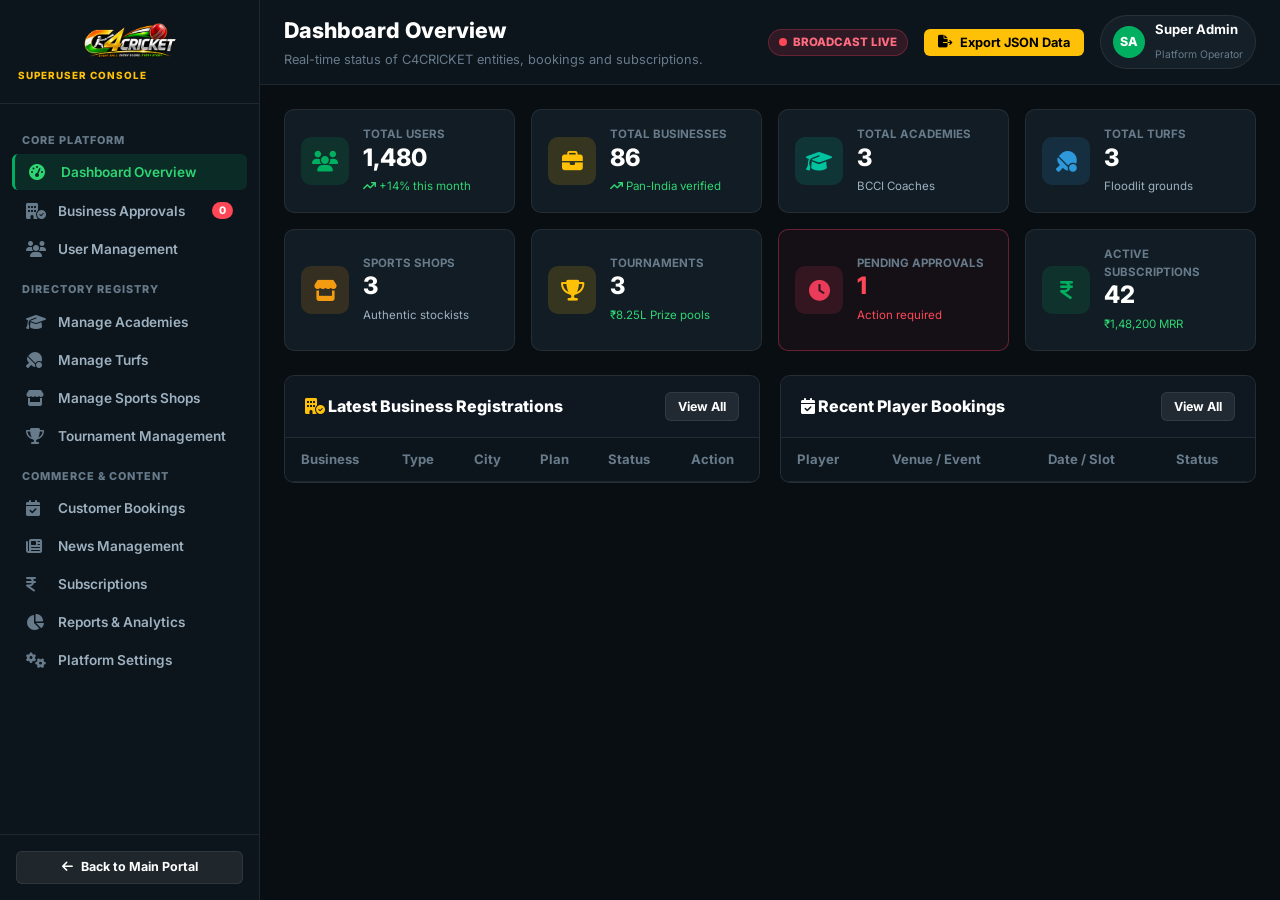
==== admin.html @ 283dcd79 "feat: complete C4CRICKET platform upgrade with HD cricket imagery and live score engine" ====
<!DOCTYPE html>
<html lang="en">
<head>
  <meta charset="UTF-8">
  <meta name="viewport" content="width=device-width, initial-scale=1.0">
  <title>C4Admin – Pan-India Cricket Management Portal</title>
  <link rel="preconnect" href="https://fonts.googleapis.com">
  <link rel="preconnect" href="https://fonts.gstatic.com" crossorigin>
  <link href="https://fonts.googleapis.com/css2?family=Teko:wght@500;600;700&family=Inter:wght@300;400;500;600;700;800&family=Rajdhani:wght@600;700;800&display=swap" rel="stylesheet">
  <link rel="stylesheet" href="https://cdnjs.cloudflare.com/ajax/libs/font-awesome/6.5.1/css/all.min.css">
  <link rel="stylesheet" href="admin.css">
</head>
<body class="c4-admin-body">

  <div class="admin-layout">
    <!-- SIDEBAR -->
    <aside class="admin-sidebar" id="adminSidebar">
      <div class="sidebar-header">
        <a href="index.html" class="brand-link">
          <img src="/images/c4cricket-logo.png" alt="C4CRICKET Admin" style="height: 40px; width: auto; object-fit: contain; margin-bottom: 6px;">
          <span class="admin-role-badge">SUPERUSER CONSOLE</span>
        </a>
      </div>

      <nav class="sidebar-nav">
        <div class="nav-section-title">CORE PLATFORM</div>
        <button class="nav-item active" onclick="adminApp.switchTab('overview')">
          <i class="fa-solid fa-gauge-high"></i> Dashboard Overview
        </button>
        <button class="nav-item" onclick="adminApp.switchTab('approvals')">
          <i class="fa-solid fa-building-circle-check"></i> Business Approvals
          <span class="pending-count" id="pendingApprovalsBadge">0</span>
        </button>
        <button class="nav-item" onclick="adminApp.switchTab('users')">
          <i class="fa-solid fa-users"></i> User Management
        </button>

        <div class="nav-section-title">DIRECTORY REGISTRY</div>
        <button class="nav-item" onclick="adminApp.switchTab('academies')">
          <i class="fa-solid fa-graduation-cap"></i> Manage Academies
        </button>
        <button class="nav-item" onclick="adminApp.switchTab('turfs')">
          <i class="fa-solid fa-table-tennis-paddle-ball"></i> Manage Turfs
        </button>
        <button class="nav-item" onclick="adminApp.switchTab('shops')">
          <i class="fa-solid fa-store"></i> Manage Sports Shops
        </button>
        <button class="nav-item" onclick="adminApp.switchTab('tournaments')">
          <i class="fa-solid fa-trophy"></i> Tournament Management
        </button>

        <div class="nav-section-title">COMMERCE & CONTENT</div>
        <button class="nav-item" onclick="adminApp.switchTab('bookings')">
          <i class="fa-solid fa-calendar-check"></i> Customer Bookings
        </button>
        <button class="nav-item" onclick="adminApp.switchTab('news')">
          <i class="fa-solid fa-newspaper"></i> News Management
        </button>
        <button class="nav-item" onclick="adminApp.switchTab('subscriptions')">
          <i class="fa-solid fa-indian-rupee-sign"></i> Subscriptions
        </button>
        <button class="nav-item" onclick="adminApp.switchTab('reports')">
          <i class="fa-solid fa-chart-pie"></i> Reports & Analytics
        </button>
        <button class="nav-item" onclick="adminApp.switchTab('settings')">
          <i class="fa-solid fa-gears"></i> Platform Settings
        </button>
      </nav>

      <div class="sidebar-footer">
        <a href="index.html" class="c4-btn c4-btn-outline-sm full-width">
          <i class="fa-solid fa-arrow-left"></i> Back to Main Portal
        </a>
      </div>
    </aside>

    <!-- MAIN ADMIN CONTENT -->
    <main class="admin-main">
      <!-- TOP NAV -->
      <header class="admin-topbar">
        <div class="topbar-left">
          <button class="sidebar-toggle-btn" onclick="adminApp.toggleSidebar()">
            <i class="fa-solid fa-bars"></i>
          </button>
          <div class="page-title-wrap">
            <h2 id="adminPageTitle">Dashboard Overview</h2>
            <span class="sub" id="adminPageSub">Real-time status of C4CRICKET entities, bookings and subscriptions.</span>
          </div>
        </div>

        <div class="topbar-right">
          <div class="admin-telemetry-badge">
            <span class="pulse-indicator"></span> BROADCAST LIVE
          </div>
          <button class="c4-btn c4-btn-yellow-sm" onclick="adminApp.exportData()">
            <i class="fa-solid fa-file-export"></i> Export JSON Data
          </button>
          <div class="admin-profile-pill">
            <div class="adm-avatar">SA</div>
            <div>
              <span class="adm-name">Super Admin</span>
              <span class="adm-role">Platform Operator</span>
            </div>
          </div>
        </div>
      </header>

      <!-- VIEW CONTAINER -->
      <div class="admin-view-content" id="adminViewContainer">

        <!-- ================= TAB 1: OVERVIEW ================= -->
        <div class="admin-tab-pane active" id="pane-overview">
          <!-- 8 Statistics Cards -->
          <div class="admin-stats-grid">
            <div class="stat-card">
              <div class="stat-icon-wrap bg-green-tint"><i class="fa-solid fa-users"></i></div>
              <div class="stat-info">
                <span class="stat-lbl">Total Users</span>
                <h3 class="stat-num" id="statTotalUsers">1,480</h3>
                <span class="stat-change text-green"><i class="fa-solid fa-arrow-trend-up"></i> +14% this month</span>
              </div>
            </div>

            <div class="stat-card">
              <div class="stat-icon-wrap bg-gold-tint"><i class="fa-solid fa-briefcase"></i></div>
              <div class="stat-info">
                <span class="stat-lbl">Total Businesses</span>
                <h3 class="stat-num" id="statTotalBusinesses">86</h3>
                <span class="stat-change text-green"><i class="fa-solid fa-arrow-trend-up"></i> Pan-India verified</span>
              </div>
            </div>

            <div class="stat-card">
              <div class="stat-icon-wrap bg-teal-tint"><i class="fa-solid fa-graduation-cap"></i></div>
              <div class="stat-info">
                <span class="stat-lbl">Total Academies</span>
                <h3 class="stat-num" id="statTotalAcademies">3</h3>
                <span class="stat-change">BCCI Coaches</span>
              </div>
            </div>

            <div class="stat-card">
              <div class="stat-icon-wrap bg-blue-tint"><i class="fa-solid fa-table-tennis-paddle-ball"></i></div>
              <div class="stat-info">
                <span class="stat-lbl">Total Turfs</span>
                <h3 class="stat-num" id="statTotalTurfs">3</h3>
                <span class="stat-change">Floodlit grounds</span>
              </div>
            </div>

            <div class="stat-card">
              <div class="stat-icon-wrap bg-amber-tint"><i class="fa-solid fa-store"></i></div>
              <div class="stat-info">
                <span class="stat-lbl">Sports Shops</span>
                <h3 class="stat-num" id="statTotalShops">3</h3>
                <span class="stat-change">Authentic stockists</span>
              </div>
            </div>

            <div class="stat-card">
              <div class="stat-icon-wrap bg-gold-tint"><i class="fa-solid fa-trophy"></i></div>
              <div class="stat-info">
                <span class="stat-lbl">Tournaments</span>
                <h3 class="stat-num" id="statTotalTournaments">3</h3>
                <span class="stat-change text-green">₹8.25L Prize pools</span>
              </div>
            </div>

            <div class="stat-card highlight-pending">
              <div class="stat-icon-wrap bg-red-tint"><i class="fa-solid fa-clock"></i></div>
              <div class="stat-info">
                <span class="stat-lbl">Pending Approvals</span>
                <h3 class="stat-num text-red" id="statPendingApprovals">1</h3>
                <span class="stat-change text-red">Action required</span>
              </div>
            </div>

            <div class="stat-card">
              <div class="stat-icon-wrap bg-green-tint"><i class="fa-solid fa-indian-rupee-sign"></i></div>
              <div class="stat-info">
                <span class="stat-lbl">Active Subscriptions</span>
                <h3 class="stat-num" id="statActiveSubs">42</h3>
                <span class="stat-change text-green">₹1,48,200 MRR</span>
              </div>
            </div>
          </div>

          <!-- Pending Approvals Quick Table & Recent Bookings -->
          <div class="admin-dual-grid">
            <div class="admin-card">
              <div class="admin-card-header">
                <h4><i class="fa-solid fa-building-circle-check text-yellow"></i> Latest Business Registrations</h4>
                <button class="c4-btn c4-btn-outline-sm" onclick="adminApp.switchTab('approvals')">View All</button>
              </div>
              <div class="table-responsive">
                <table class="admin-table">
                  <thead>
                    <tr>
                      <th>Business</th>
                      <th>Type</th>
                      <th>City</th>
                      <th>Plan</th>
                      <th>Status</th>
                      <th>Action</th>
                    </tr>
                  </thead>
                  <tbody id="overviewPendingTbody">
                    <!-- Dynamic -->
                  </tbody>
                </table>
              </div>
            </div>

            <div class="admin-card">
              <div class="admin-card-header">
                <h4><i class="fa-solid fa-calendar-check text-teal"></i> Recent Player Bookings</h4>
                <button class="c4-btn c4-btn-outline-sm" onclick="adminApp.switchTab('bookings')">View All</button>
              </div>
              <div class="table-responsive">
                <table class="admin-table">
                  <thead>
                    <tr>
                      <th>Player</th>
                      <th>Venue / Event</th>
                      <th>Date / Slot</th>
                      <th>Status</th>
                    </tr>
                  </thead>
                  <tbody id="overviewBookingsTbody">
                    <!-- Dynamic -->
                  </tbody>
                </table>
              </div>
            </div>
          </div>
        </div>

        <!-- ================= TAB 2: APPROVALS ================= -->
        <div class="admin-tab-pane" id="pane-approvals">
          <div class="admin-card">
            <div class="admin-card-header">
              <div>
                <h4>Business Verification Pipeline</h4>
                <span class="sub">Review submitted registrations and grant merchant verified credentials.</span>
              </div>
            </div>
            <div class="table-responsive">
              <table class="admin-table">
                <thead>
                  <tr>
                    <th>Business Name</th>
                    <th>Category</th>
                    <th>Contact</th>
                    <th>City / Address</th>
                    <th>Plan</th>
                    <th>Submitted</th>
                    <th>Status</th>
                    <th>Verification Action</th>
                  </tr>
                </thead>
                <tbody id="allApprovalsTbody">
                  <!-- Dynamic -->
                </tbody>
              </table>
            </div>
          </div>
        </div>

        <!-- ================= TAB 3: MANAGE ACADEMIES ================= -->
        <div class="admin-tab-pane" id="pane-academies">
          <div class="admin-card">
            <div class="admin-card-header">
              <div>
                <h4>Manage Cricket Academies</h4>
                <span class="sub">Add, modify or delete coaching centers and coaching staff.</span>
              </div>
              <button class="c4-btn c4-btn-green" onclick="adminApp.openAddModal('academy')">
                <i class="fa-solid fa-plus"></i> Add New Academy
              </button>
            </div>
            <div class="table-responsive">
              <table class="admin-table">
                <thead>
                  <tr>
                    <th>Academy Name</th>
                    <th>Head Coach</th>
                    <th>City</th>
                    <th>Level</th>
                    <th>Price/Mo</th>
                    <th>Rating</th>
                    <th>Actions</th>
                  </tr>
                </thead>
                <tbody id="academiesAdminTbody">
                  <!-- Dynamic -->
                </tbody>
              </table>
            </div>
          </div>
        </div>

        <!-- ================= TAB 4: MANAGE TURFS ================= -->
        <div class="admin-tab-pane" id="pane-turfs">
          <div class="admin-card">
            <div class="admin-card-header">
              <div>
                <h4>Manage Turfs & Grounds</h4>
                <span class="sub">Manage floodlit venues, hourly slots and multi-sport configurations.</span>
              </div>
              <button class="c4-btn c4-btn-green" onclick="adminApp.openAddModal('turf')">
                <i class="fa-solid fa-plus"></i> Add New Turf
              </button>
            </div>
            <div class="table-responsive">
              <table class="admin-table">
                <thead>
                  <tr>
                    <th>Turf Name</th>
                    <th>Sports</th>
                    <th>City</th>
                    <th>Hourly Rate</th>
                    <th>Rating</th>
                    <th>Actions</th>
                  </tr>
                </thead>
                <tbody id="turfsAdminTbody">
                  <!-- Dynamic -->
                </tbody>
              </table>
            </div>
          </div>
        </div>

        <!-- ================= TAB 5: MANAGE SHOPS ================= -->
        <div class="admin-tab-pane" id="pane-shops">
          <div class="admin-card">
            <div class="admin-card-header">
              <div>
                <h4>Manage Sports Shops</h4>
                <span class="sub">Manage verified cricket bat and sports gear stockists.</span>
              </div>
              <button class="c4-btn c4-btn-green" onclick="adminApp.openAddModal('shop')">
                <i class="fa-solid fa-plus"></i> Add New Shop
              </button>
            </div>
            <div class="table-responsive">
              <table class="admin-table">
                <thead>
                  <tr>
                    <th>Store Name</th>
                    <th>Specialty</th>
                    <th>City</th>
                    <th>Discount Promo</th>
                    <th>Rating</th>
                    <th>Actions</th>
                  </tr>
                </thead>
                <tbody id="shopsAdminTbody">
                  <!-- Dynamic -->
                </tbody>
              </table>
            </div>
          </div>
        </div>

        <!-- ================= TAB 6: MANAGE TOURNAMENTS ================= -->
        <div class="admin-tab-pane" id="pane-tournaments">
          <div class="admin-card">
            <div class="admin-card-header">
              <div>
                <h4>Manage Cricket Tournaments</h4>
                <span class="sub">Configure leagues, prize purses, team caps and registrations.</span>
              </div>
              <button class="c4-btn c4-btn-green" onclick="adminApp.openAddModal('tournament')">
                <i class="fa-solid fa-plus"></i> Add Tournament
              </button>
            </div>
            <div class="table-responsive">
              <table class="admin-table">
                <thead>
                  <tr>
                    <th>Tournament</th>
                    <th>Format</th>
                    <th>Dates / City</th>
                    <th>Cash Prize</th>
                    <th>Entry Fee</th>
                    <th>Teams</th>
                    <th>Status</th>
                    <th>Actions</th>
                  </tr>
                </thead>
                <tbody id="tournamentsAdminTbody">
                  <!-- Dynamic -->
                </tbody>
              </table>
            </div>
          </div>
        </div>

        <!-- ================= TAB 7: BOOKINGS ================= -->
        <div class="admin-tab-pane" id="pane-bookings">
          <div class="admin-card">
            <div class="admin-card-header">
              <div>
                <h4>Customer Slot & Batch Bookings</h4>
                <span class="sub">Reservations dispatched by players for turfs, academies, and tournaments.</span>
              </div>
            </div>
            <div class="table-responsive">
              <table class="admin-table">
                <thead>
                  <tr>
                    <th>Booking ID</th>
                    <th>Player Name</th>
                    <th>Phone</th>
                    <th>Target Event/Venue</th>
                    <th>Reservation Date</th>
                    <th>Slot</th>
                    <th>Created At</th>
                    <th>Status</th>
                  </tr>
                </thead>
                <tbody id="allBookingsTbody">
                  <!-- Dynamic -->
                </tbody>
              </table>
            </div>
          </div>
        </div>

        <!-- ================= TAB 8: NEWS ================= -->
        <div class="admin-tab-pane" id="pane-news">
          <div class="admin-card">
            <div class="admin-card-header">
              <div>
                <h4>Manage Cricket News & Match Reports</h4>
                <span class="sub">Publish tactical match breakdowns, biomechanics studies & domestic updates.</span>
              </div>
              <button class="c4-btn c4-btn-green" onclick="adminApp.openAddModal('news')">
                <i class="fa-solid fa-plus"></i> Add Article
              </button>
            </div>
            <div class="table-responsive">
              <table class="admin-table">
                <thead>
                  <tr>
                    <th>Article Title</th>
                    <th>Category</th>
                    <th>Time Tag</th>
                    <th>Read Time</th>
                    <th>Actions</th>
                  </tr>
                </thead>
                <tbody id="newsAdminTbody">
                  <!-- Dynamic -->
                </tbody>
              </table>
            </div>
          </div>
        </div>

        <!-- ================= TAB 9: USERS ================= -->
        <div class="admin-tab-pane" id="pane-users">
          <div class="admin-card">
            <div class="admin-card-header">
              <h4>Registered Players & Managers</h4>
            </div>
            <div class="table-responsive">
              <table class="admin-table">
                <thead>
                  <tr>
                    <th>User Name</th>
                    <th>Email</th>
                    <th>Role</th>
                    <th>Registration Date</th>
                    <th>Status</th>
                  </tr>
                </thead>
                <tbody>
                  <tr>
                    <td><strong>Virat Sharma</strong></td>
                    <td>cricketer@c4cricket.com</td>
                    <td><span class="badge-role">Top-order Batter</span></td>
                    <td>2026-10-31</td>
                    <td><span class="badge-status-active">Active</span></td>
                  </tr>
                  <tr>
                    <td><strong>Rohit Verma</strong></td>
                    <td>rohit.coach@bcci.in</td>
                    <td><span class="badge-role">BCCI Certified Coach</span></td>
                    <td>2026-10-28</td>
                    <td><span class="badge-status-active">Active</span></td>
                  </tr>
                  <tr>
                    <td><strong>Sandeep Varma</strong></td>
                    <td>skylinearena@yahoo.com</td>
                    <td><span class="badge-role">Turf Merchant</span></td>
                    <td>2026-10-25</td>
                    <td><span class="badge-status-active">Active</span></td>
                  </tr>
                </tbody>
              </table>
            </div>
          </div>
        </div>

        <!-- ================= TAB 10: SUBSCRIPTIONS & MONETIZATION ================= -->
        <div class="admin-tab-pane" id="pane-subscriptions">
          <div class="admin-card">
            <div class="admin-card-header">
              <h4>Merchant Subscriptions & Monetization Plans</h4>
            </div>
            <div class="table-responsive">
              <table class="admin-table">
                <thead>
                  <tr>
                    <th>Merchant / Business</th>
                    <th>Plan Tier</th>
                    <th>Price</th>
                    <th>Billing Frequency</th>
                    <th>Renewal Date</th>
                    <th>Status</th>
                  </tr>
                </thead>
                <tbody>
                  <tr>
                    <td>Skyline Astro Arena</td>
                    <td>Featured Spotlight</td>
                    <td>₹1,999</td>
                    <td>Monthly Auto-Debit</td>
                    <td>2026-11-30</td>
                    <td><span class="badge-status-active">Active</span></td>
                  </tr>
                  <tr>
                    <td>Master Blaster Cricket Emporium</td>
                    <td>Pro Merchant Listing</td>
                    <td>₹1,499</td>
                    <td>Monthly Auto-Debit</td>
                    <td>2026-11-25</td>
                    <td><span class="badge-status-active">Active</span></td>
                  </tr>
                  <tr>
                    <td>Mumbai Cricket Club of Excellence</td>
                    <td>Standard Academy Tier</td>
                    <td>₹999</td>
                    <td>Monthly Auto-Debit</td>
                    <td>2026-11-18</td>
                    <td><span class="badge-status-active">Active</span></td>
                  </tr>
                </tbody>
              </table>
            </div>
          </div>
        </div>

        <!-- ================= TAB 11: REPORTS ================= -->
        <div class="admin-tab-pane" id="pane-reports">
          <div class="admin-card">
            <div class="admin-card-header">
              <h4>Telemetry & Traffic Analytics</h4>
            </div>
            <div style="padding: 24px; color: var(--c4-text-sub); line-height: 1.6;">
              <div style="display: grid; grid-template-columns: repeat(3, 1fr); gap: 16px; margin-bottom: 24px;">
                <div style="background: #16222c; padding: 18px; border-radius: 8px;">
                  <span style="font-size: 0.8rem; color: var(--c4-text-muted);">MONTHLY LIVE TELEMETRY SESSIONS</span>
                  <h3 style="color: #fff; font-size: 1.8rem; margin-top: 6px;">248,910</h3>
                  <span style="color: #2ed573; font-size: 0.8rem;">+24.8% vs last month</span>
                </div>
                <div style="background: #16222c; padding: 18px; border-radius: 8px;">
                  <span style="font-size: 0.8rem; color: var(--c4-text-muted);">SLOT RESERVATION VALUE</span>
                  <h3 style="color: var(--c4-yellow); font-size: 1.8rem; margin-top: 6px;">₹18,45,200</h3>
                  <span style="color: #2ed573; font-size: 0.8rem;">0% Commission Retained by Venues</span>
                </div>
                <div style="background: #16222c; padding: 18px; border-radius: 8px;">
                  <span style="font-size: 0.8rem; color: var(--c4-text-muted);">MERCHANT RETENTION RATE</span>
                  <h3 style="color: var(--c4-teal); font-size: 1.8rem; margin-top: 6px;">96.4%</h3>
                  <span style="color: #2ed573; font-size: 0.8rem;">High venue satisfaction</span>
                </div>
              </div>
              <p>All metrics comply with broadcast telemetry data specifications. Export full analytics logs via the top right export button.</p>
            </div>
          </div>
        </div>

        <!-- ================= TAB 12: SETTINGS ================= -->
        <div class="admin-tab-pane" id="pane-settings">
          <div class="admin-card">
            <div class="admin-card-header">
              <h4>Global Platform Settings</h4>
            </div>
            <div style="padding: 20px;">
              <form onsubmit="event.preventDefault(); adminApp.showToast('Platform settings saved successfully!', 'success');">
                <div class="form-row-2">
                  <div class="form-group">
                    <label>Platform Name</label>
                    <input type="text" value="C4CRICKET" required>
                  </div>
                  <div class="form-group">
                    <label>Broadcast Engine Mode</label>
                    <select>
                      <option selected>High-Precision Ball Telemetry (Active)</option>
                      <option>Low-Bandwidth Mode</option>
                      <option>Maintenance Mode</option>
                    </select>
                  </div>
                </div>
                <div class="form-row-2">
                  <div class="form-group">
                    <label>Default Currency</label>
                    <input type="text" value="INR (₹)" required>
                  </div>
                  <div class="form-group">
                    <label>BCCI Coach Verification Key</label>
                    <input type="password" value="bcci-live-telemetry-2026-auth" required>
                  </div>
                </div>
                <button type="submit" class="c4-btn c4-btn-green" style="margin-top: 14px;">
                  <i class="fa-solid fa-floppy-disk"></i> Save Global Configurations
                </button>
              </form>
            </div>
          </div>
        </div>

      </div>
    </main>
  </div>

  <!-- ADMIN ADD/EDIT MODAL -->
  <div class="c4-modal-backdrop" id="adminCrudModal">
    <div class="c4-modal-content">
      <div class="c4-modal-header">
        <div class="m-title">
          <i class="fa-solid fa-pen-to-square text-yellow"></i>
          <div>
            <h3 id="adminModalTitle">Add Record</h3>
            <span class="sub" id="adminModalSub">Enter record details</span>
          </div>
        </div>
        <button class="modal-close-btn" onclick="adminApp.closeCrudModal()"><i class="fa-solid fa-xmark"></i></button>
      </div>
      <form id="adminCrudForm" onsubmit="adminApp.handleCrudSubmit(event)">
        <input type="hidden" id="crudItemType">
        <input type="hidden" id="crudItemId">
        <div class="c4-modal-body" id="adminCrudFormFields">
          <!-- Dynamic Form Fields -->
        </div>
        <div class="c4-modal-footer">
          <button type="button" class="c4-btn c4-btn-dark" onclick="adminApp.closeCrudModal()">Cancel</button>
          <button type="submit" class="c4-btn c4-btn-green" id="btnCrudSave">Save Changes</button>
        </div>
      </form>
    </div>
  </div>

  <!-- TOAST NOTIFICATION CONTAINER -->
  <div id="adminToastContainer" class="c4-toast-container"></div>

  <script src="admin.js"></script>
</body>
</html>
---- admin.css ----
/* ==========================================================================
   C4ADMIN - OFFICIAL ADMINISTRATION STYLESHEET
   Matches C4CRICKET Dark Telemetry Theme
   ========================================================================== */

:root {
  --adm-bg: #090e13;
  --adm-sidebar: #0d151c;
  --adm-card: #121c24;
  --adm-border: rgba(255, 255, 255, 0.08);
  --adm-border-hover: rgba(255, 193, 7, 0.35);

  --c4-yellow: #ffc107;
  --c4-green: #00b060;
  --c4-teal: #00c49f;
  --c4-red: #eb3b5a;
  --c4-blue: #2d98da;

  --c4-text-white: #ffffff;
  --c4-text-sub: #9eb1c0;
  --c4-text-muted: #677b8b;

  --c4-radius-sm: 6px;
  --c4-radius-md: 10px;
}

* {
  margin: 0;
  padding: 0;
  box-sizing: border-box;
}

body.c4-admin-body {
  font-family: 'Inter', -apple-system, BlinkMacSystemFont, "Segoe UI", Roboto, Helvetica, Arial, sans-serif;
  background-color: var(--adm-bg);
  color: var(--c4-text-white);
  line-height: 1.5;
  overflow-x: hidden;
}

a {
  color: inherit;
  text-decoration: none;
}

button {
  font-family: inherit;
  cursor: pointer;
  border: none;
  outline: none;
}

/* Layout */
.admin-layout {
  display: flex;
  min-height: 100vh;
}

/* Sidebar */
.admin-sidebar {
  width: 260px;
  background-color: var(--adm-sidebar);
  border-right: 1px solid var(--adm-border);
  display: flex;
  flex-direction: column;
  flex-shrink: 0;
  transition: all 0.3s ease;
  position: sticky;
  top: 0;
  height: 100vh;
  overflow-y: auto;
}

.sidebar-header {
  padding: 20px 18px;
  border-bottom: 1px solid var(--adm-border);
}

.brand-link {
  display: flex;
  flex-direction: column;
}

.logo-mark {
  display: flex;
  align-items: center;
  gap: 3px;
  font-family: 'Rajdhani', sans-serif;
  font-size: 1.6rem;
  font-weight: 800;
  line-height: 1;
}

.logo-c4 {
  background: linear-gradient(135deg, #ff9900, #ff5722);
  -webkit-background-clip: text;
  -webkit-text-fill-color: transparent;
  font-family: 'Teko', sans-serif;
  font-size: 2rem;
}

.cricket-ball-icon {
  width: 14px;
  height: 14px;
  border-radius: 50%;
  background: radial-gradient(circle at 30% 30%, #ff4b4b, #990000);
  box-shadow: inset -2px -2px 4px rgba(0, 0, 0, 0.6);
  position: relative;
  display: inline-block;
}

.logo-text {
  color: #ffffff;
  font-family: 'Rajdhani', sans-serif;
  font-weight: 800;
  font-size: 1.4rem;
}

.admin-role-badge {
  font-size: 0.62rem;
  color: var(--c4-yellow);
  font-weight: 800;
  letter-spacing: 1px;
  margin-top: 2px;
}

.sidebar-nav {
  padding: 16px 12px;
  flex: 1;
}

.nav-section-title {
  font-size: 0.68rem;
  font-weight: 800;
  color: var(--c4-text-muted);
  letter-spacing: 1px;
  padding: 12px 10px 6px 10px;
}

.nav-item {
  width: 100%;
  display: flex;
  align-items: center;
  gap: 12px;
  padding: 10px 14px;
  border-radius: var(--c4-radius-sm);
  background: transparent;
  color: var(--c4-text-sub);
  font-size: 0.85rem;
  font-weight: 600;
  text-align: left;
  transition: all 0.2s ease;
  margin-bottom: 2px;
  position: relative;
}

.nav-item i {
  font-size: 1rem;
  width: 20px;
  color: var(--c4-text-muted);
  transition: color 0.2s;
}

.nav-item:hover {
  background: rgba(255, 255, 255, 0.05);
  color: #fff;
}
.nav-item:hover i {
  color: var(--c4-yellow);
}

.nav-item.active {
  background: rgba(0, 176, 96, 0.15);
  color: #2ed573;
  border-left: 3px solid #00b060;
}
.nav-item.active i {
  color: #2ed573;
}

.pending-count {
  margin-left: auto;
  background: #ff4757;
  color: #fff;
  font-size: 0.65rem;
  font-weight: 800;
  padding: 2px 7px;
  border-radius: 10px;
}

.sidebar-footer {
  padding: 16px;
  border-top: 1px solid var(--adm-border);
}

/* Main Area */
.admin-main {
  flex: 1;
  display: flex;
  flex-direction: column;
  min-width: 0;
}

/* Topbar */
.admin-topbar {
  background: #0d151c;
  border-bottom: 1px solid var(--adm-border);
  padding: 14px 24px;
  display: flex;
  align-items: center;
  justify-content: space-between;
  gap: 20px;
  position: sticky;
  top: 0;
  z-index: 100;
}

.topbar-left {
  display: flex;
  align-items: center;
  gap: 16px;
}

.sidebar-toggle-btn {
  background: transparent;
  color: #fff;
  font-size: 1.2rem;
  display: none;
}

.page-title-wrap h2 {
  font-size: 1.35rem;
  font-weight: 800;
  color: #fff;
}
.page-title-wrap .sub {
  font-size: 0.8rem;
  color: var(--c4-text-muted);
}

.topbar-right {
  display: flex;
  align-items: center;
  gap: 16px;
}

.admin-telemetry-badge {
  background: rgba(235, 59, 90, 0.15);
  border: 1px solid rgba(235, 59, 90, 0.3);
  color: #ff6b81;
  font-size: 0.72rem;
  font-weight: 800;
  padding: 4px 10px;
  border-radius: 20px;
  display: flex;
  align-items: center;
  gap: 6px;
}

.pulse-indicator {
  width: 8px;
  height: 8px;
  border-radius: 50%;
  background: #ff4757;
  animation: pulse-ring 1.5s infinite;
}

@keyframes pulse-ring {
  0% { transform: scale(0.95); box-shadow: 0 0 0 0 rgba(255, 59, 90, 0.7); }
  70% { transform: scale(1.1); box-shadow: 0 0 0 6px rgba(255, 59, 90, 0); }
  100% { transform: scale(0.95); box-shadow: 0 0 0 0 rgba(255, 59, 90, 0); }
}

.admin-profile-pill {
  display: flex;
  align-items: center;
  gap: 10px;
  background: #141f28;
  padding: 4px 12px;
  border-radius: 30px;
  border: 1px solid var(--adm-border);
}
.adm-avatar {
  width: 32px;
  height: 32px;
  border-radius: 50%;
  background: #00b060;
  display: flex;
  align-items: center;
  justify-content: center;
  font-weight: 800;
  font-size: 0.78rem;
}
.adm-name {
  display: block;
  font-size: 0.82rem;
  font-weight: 700;
}
.adm-role {
  font-size: 0.65rem;
  color: var(--c4-text-muted);
}

/* View Content */
.admin-view-content {
  padding: 24px;
  flex: 1;
}

.admin-tab-pane {
  display: none;
}
.admin-tab-pane.active {
  display: block;
}

/* Stats Grid */
.admin-stats-grid {
  display: grid;
  grid-template-columns: repeat(4, 1fr);
  gap: 16px;
  margin-bottom: 24px;
}

.stat-card {
  background: var(--adm-card);
  border: 1px solid var(--adm-border);
  border-radius: var(--c4-radius-md);
  padding: 16px;
  display: flex;
  gap: 14px;
  align-items: center;
  transition: transform 0.2s;
}
.stat-card:hover {
  transform: translateY(-3px);
  border-color: var(--adm-border-hover);
}

.stat-icon-wrap {
  width: 48px;
  height: 48px;
  border-radius: 10px;
  display: flex;
  align-items: center;
  justify-content: center;
  font-size: 1.3rem;
  flex-shrink: 0;
}
.bg-green-tint { background: rgba(0, 176, 96, 0.15); color: #00b060; }
.bg-gold-tint { background: rgba(255, 193, 7, 0.15); color: #ffc107; }
.bg-teal-tint { background: rgba(0, 196, 159, 0.15); color: #00c49f; }
.bg-blue-tint { background: rgba(45, 152, 218, 0.15); color: #2d98da; }
.bg-amber-tint { background: rgba(243, 156, 18, 0.15); color: #f39c12; }
.bg-red-tint { background: rgba(235, 59, 90, 0.15); color: #eb3b5a; }

.stat-lbl {
  display: block;
  font-size: 0.72rem;
  color: var(--c4-text-muted);
  font-weight: 700;
  text-transform: uppercase;
}

.stat-num {
  font-size: 1.5rem;
  font-weight: 800;
  color: #fff;
  line-height: 1.2;
}

.stat-change {
  font-size: 0.72rem;
  color: var(--c4-text-sub);
}
.text-green { color: #2ed573 !important; }
.text-red { color: #ff4757 !important; }
.text-yellow { color: var(--c4-yellow) !important; }

.stat-card.highlight-pending {
  border: 1px solid rgba(235, 59, 90, 0.4);
  background: rgba(235, 59, 90, 0.05);
}

/* Dual Grid */
.admin-dual-grid {
  display: grid;
  grid-template-columns: 1fr 1fr;
  gap: 20px;
}

/* Cards & Tables */
.admin-card {
  background: var(--adm-card);
  border: 1px solid var(--adm-border);
  border-radius: var(--c4-radius-md);
  overflow: hidden;
  margin-bottom: 24px;
}

.admin-card-header {
  padding: 16px 20px;
  background: #0f1821;
  border-bottom: 1px solid var(--adm-border);
  display: flex;
  align-items: center;
  justify-content: space-between;
}
.admin-card-header h4 {
  font-size: 1rem;
  font-weight: 800;
  color: #fff;
}
.admin-card-header .sub {
  font-size: 0.78rem;
  color: var(--c4-text-muted);
  display: block;
  margin-top: 2px;
}

.table-responsive {
  width: 100%;
  overflow-x: auto;
}

.admin-table {
  width: 100%;
  border-collapse: collapse;
  font-size: 0.82rem;
}

.admin-table th {
  background: #0d151c;
  color: var(--c4-text-muted);
  text-align: left;
  padding: 12px 16px;
  font-weight: 700;
  border-bottom: 1px solid var(--adm-border);
}

.admin-table td {
  padding: 12px 16px;
  border-bottom: 1px solid rgba(255, 255, 255, 0.04);
  color: var(--c4-text-sub);
  vertical-align: middle;
}
.admin-table tr:hover td {
  background: rgba(255, 255, 255, 0.02);
}

.badge-status-approved, .badge-status-active {
  background: rgba(0, 176, 96, 0.15);
  color: #2ed573;
  padding: 3px 8px;
  border-radius: 4px;
  font-weight: 700;
  font-size: 0.72rem;
}
.badge-status-pending {
  background: rgba(255, 193, 7, 0.15);
  color: var(--c4-yellow);
  padding: 3px 8px;
  border-radius: 4px;
  font-weight: 700;
  font-size: 0.72rem;
}
.badge-status-rejected {
  background: rgba(235, 59, 90, 0.15);
  color: #ff4757;
  padding: 3px 8px;
  border-radius: 4px;
  font-weight: 700;
  font-size: 0.72rem;
}
.badge-role {
  background: #192734;
  color: #a8d0e6;
  padding: 3px 8px;
  border-radius: 4px;
  font-size: 0.72rem;
}

.btn-table-action {
  background: #182531;
  color: #fff;
  padding: 5px 10px;
  border-radius: 4px;
  font-size: 0.75rem;
  font-weight: 600;
  margin-right: 4px;
}
.btn-table-action:hover {
  background: #25394a;
}
.btn-table-action.btn-approve {
  background: var(--c4-green);
}
.btn-table-action.btn-reject {
  background: #eb3b5a;
}
.btn-table-action.btn-delete {
  color: #ff4757;
}

/* Modals */
.c4-modal-backdrop {
  position: fixed;
  top: 0; left: 0; right: 0; bottom: 0;
  background: rgba(0, 0, 0, 0.85);
  backdrop-filter: blur(5px);
  z-index: 2000;
  display: none;
  align-items: center;
  justify-content: center;
  padding: 20px;
}
.c4-modal-backdrop.active {
  display: flex;
}

.c4-modal-content {
  background: #111a22;
  border: 1px solid var(--adm-border);
  border-radius: var(--c4-radius-md);
  width: 100%;
  max-width: 600px;
  max-height: 90vh;
  overflow-y: auto;
}

.c4-modal-header {
  padding: 16px 20px;
  border-bottom: 1px solid var(--adm-border);
  display: flex;
  align-items: center;
  justify-content: space-between;
}
.c4-modal-header .m-title {
  display: flex;
  align-items: center;
  gap: 10px;
}
.c4-modal-header .m-title h3 {
  font-size: 1.15rem;
  font-weight: 800;
}
.c4-modal-header .m-title .sub {
  font-size: 0.75rem;
  color: var(--c4-text-muted);
}

.modal-close-btn {
  background: transparent;
  color: var(--c4-text-sub);
  font-size: 1.2rem;
}

.c4-modal-body {
  padding: 20px;
}

.c4-modal-footer {
  padding: 14px 20px;
  border-top: 1px solid var(--adm-border);
  background: #0d151c;
  display: flex;
  justify-content: flex-end;
  gap: 10px;
}

/* Common form elements in admin */
.form-row-2 {
  display: grid;
  grid-template-columns: 1fr 1fr;
  gap: 12px;
}
.form-group {
  margin-bottom: 12px;
}
.form-group label {
  display: block;
  font-size: 0.75rem;
  font-weight: 700;
  color: var(--c4-text-sub);
  margin-bottom: 4px;
}
.form-group input, .form-group select, .form-group textarea {
  width: 100%;
  background: #16222c;
  border: 1px solid var(--adm-border);
  color: #fff;
  padding: 8px 10px;
  border-radius: var(--c4-radius-sm);
  font-size: 0.82rem;
}
.form-group input:focus, .form-group select:focus, .form-group textarea:focus {
  border-color: var(--c4-green);
}

/* Buttons in Admin */
.c4-btn {
  display: inline-flex;
  align-items: center;
  justify-content: center;
  gap: 8px;
  font-weight: 700;
  border-radius: var(--c4-radius-sm);
  padding: 9px 18px;
  font-size: 0.85rem;
  transition: all 0.2s ease;
}
.c4-btn-green {
  background: var(--c4-green);
  color: #fff;
}
.c4-btn-green:hover { background: #009652; }

.c4-btn-yellow-sm {
  background: var(--c4-yellow);
  color: #000;
  padding: 6px 14px;
  font-size: 0.8rem;
}
.c4-btn-outline-sm {
  background: rgba(255, 255, 255, 0.08);
  border: 1px solid var(--adm-border);
  color: #fff;
  padding: 6px 12px;
  font-size: 0.78rem;
}
.c4-btn-dark {
  background: #16222c;
  color: #fff;
}

.full-width {
  width: 100%;
}

/* Toast */
.c4-toast-container {
  position: fixed;
  bottom: 24px;
  right: 24px;
  z-index: 3000;
  display: flex;
  flex-direction: column;
  gap: 10px;
}
.c4-toast {
  background: #111a22;
  border: 1px solid var(--adm-border);
  border-left: 4px solid var(--c4-green);
  padding: 12px 18px;
  border-radius: 6px;
  box-shadow: 0 10px 25px rgba(0, 0, 0, 0.6);
  color: #fff;
  font-size: 0.85rem;
  display: flex;
  align-items: center;
  gap: 12px;
  min-width: 280px;
}

/* Responsive */
@media (max-width: 1200px) {
  .admin-stats-grid {
    grid-template-columns: repeat(2, 1fr);
  }
  .admin-dual-grid {
    grid-template-columns: 1fr;
  }
}

@media (max-width: 768px) {
  .admin-sidebar {
    position: fixed;
    left: -260px;
    z-index: 1000;
  }
  .admin-sidebar.open {
    left: 0;
  }
  .sidebar-toggle-btn {
    display: block;
  }
  .admin-stats-grid {
    grid-template-columns: 1fr;
  }
  .topbar-right .admin-telemetry-badge {
    display: none;
  }
}
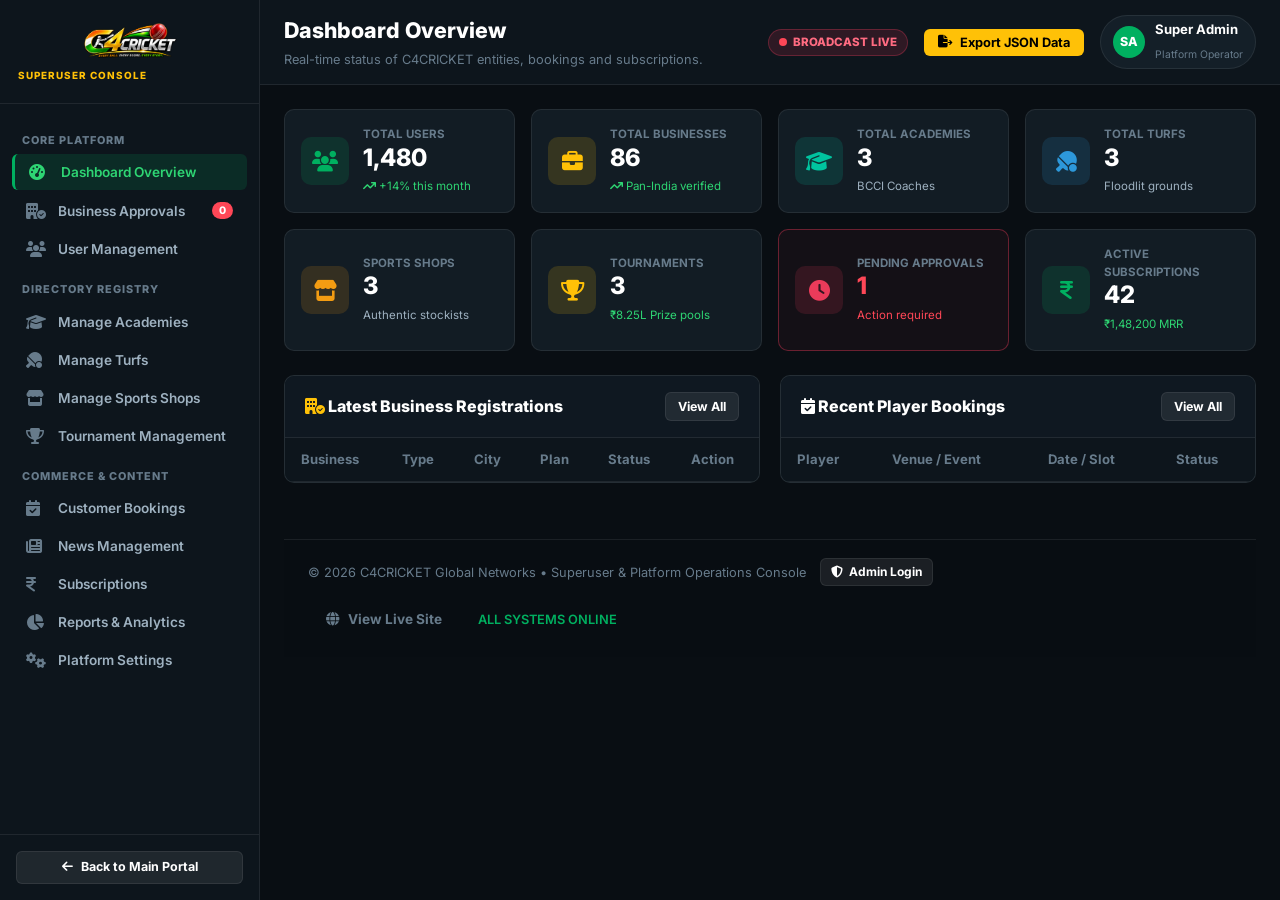
==== commit 02fc70e4: "feat: add Admin Login button to footers of both main page and admin console" ====
--- a/admin.html
+++ b/admin.html
@@ -622,6 +622,24 @@
           </div>
         </div>
 
+        <!-- ADMIN FOOTER BAR -->
+        <footer class="admin-footer-strip" style="margin-top: 32px; padding: 18px 24px; border-top: 1px solid var(--adm-border); background: #080d12; display: flex; justify-content: space-between; align-items: center; flex-wrap: wrap; gap: 14px; font-size: 0.8rem; color: var(--c4-text-muted);">
+          <div style="display: flex; align-items: center; gap: 14px; flex-wrap: wrap;">
+            <span>© 2026 C4CRICKET Global Networks • Superuser & Platform Operations Console</span>
+            <a href="admin.html" class="c4-btn c4-btn-outline-sm" style="display:inline-flex; align-items:center; gap:6px; padding:4px 10px; font-size:0.75rem; text-decoration:none;" title="Admin Login">
+              <i class="fa-solid fa-shield-halved"></i> Admin Login
+            </a>
+          </div>
+          <div style="display: flex; align-items: center; gap: 12px;">
+            <a href="index.html" class="c4-btn c4-btn-dark-sm" style="text-decoration: none;">
+              <i class="fa-solid fa-globe"></i> View Live Site
+            </a>
+            <span style="display: inline-flex; align-items: center; gap: 6px; color: var(--c4-green); font-weight: 600;">
+              <span class="pulse-indicator-sm"></span> ALL SYSTEMS ONLINE
+            </span>
+          </div>
+        </footer>
+
       </div>
     </main>
   </div>
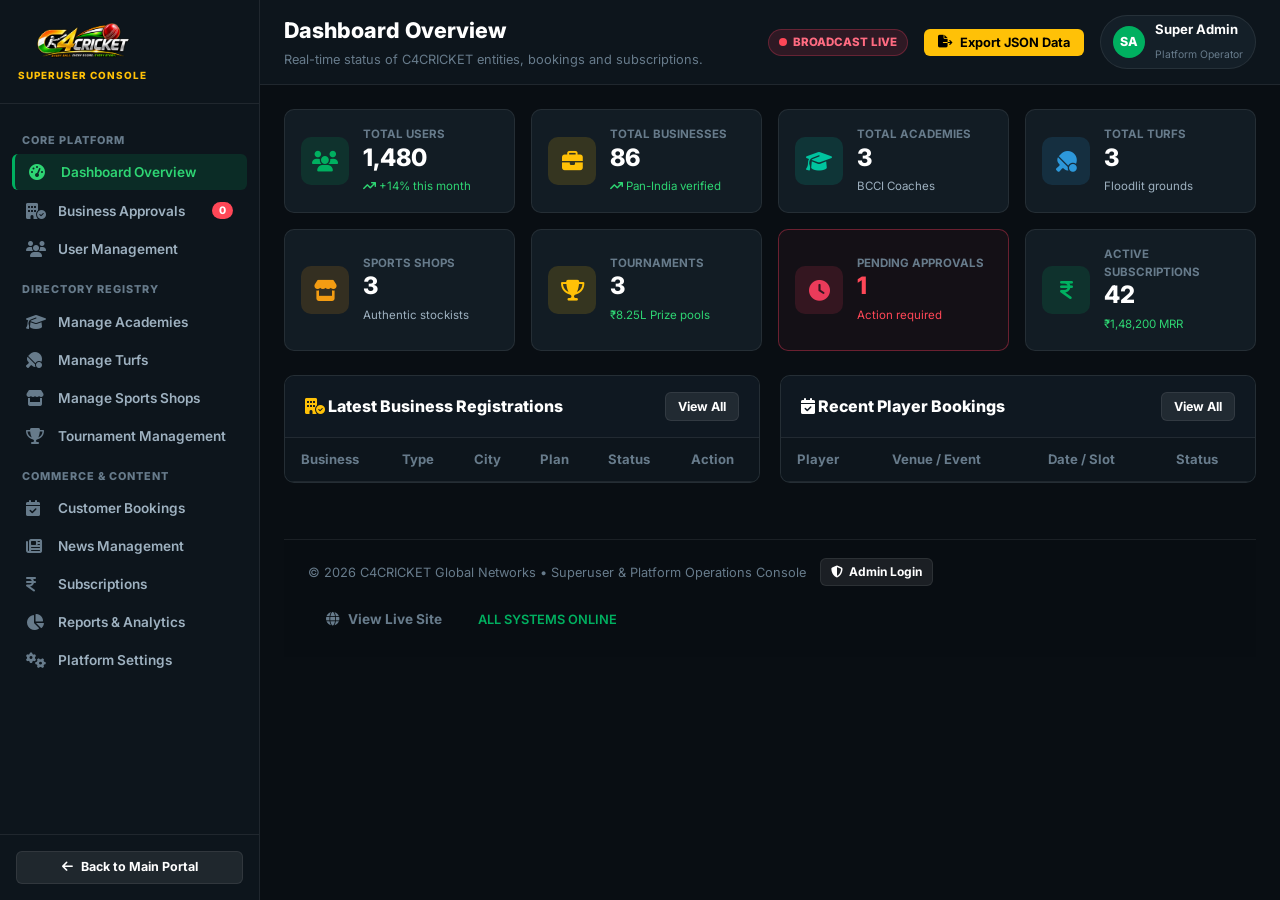
==== commit 2dc4d204: "feat: complete mobile, tablet, and desktop responsiveness for admin console with drawer and touch co" ====
--- a/admin.html
+++ b/admin.html
@@ -15,11 +15,14 @@
   <div class="admin-layout">
     <!-- SIDEBAR -->
     <aside class="admin-sidebar" id="adminSidebar">
-      <div class="sidebar-header">
+      <div class="sidebar-header" style="display: flex; align-items: center; justify-content: space-between;">
         <a href="index.html" class="brand-link">
           <img src="/images/c4cricket-logo.png" alt="C4CRICKET Admin" style="height: 40px; width: auto; object-fit: contain; margin-bottom: 6px;">
           <span class="admin-role-badge">SUPERUSER CONSOLE</span>
         </a>
+        <button class="sidebar-close-mobile-btn" onclick="adminApp.toggleSidebar()" title="Close Menu">
+          <i class="fa-solid fa-xmark"></i>
+        </button>
       </div>
 
       <nav class="sidebar-nav">
@@ -73,6 +76,9 @@
         </a>
       </div>
     </aside>
+
+    <!-- SIDEBAR OVERLAY FOR MOBILE -->
+    <div class="admin-sidebar-overlay" id="adminSidebarOverlay" onclick="adminApp.toggleSidebar()"></div>
 
     <!-- MAIN ADMIN CONTENT -->
     <main class="admin-main">
--- a/admin.css
+++ b/admin.css
@@ -662,6 +662,39 @@
   min-width: 280px;
 }
 
+/* Mobile Overlay */
+.admin-sidebar-overlay {
+  position: fixed;
+  top: 0;
+  left: 0;
+  right: 0;
+  bottom: 0;
+  background: rgba(0, 0, 0, 0.7);
+  backdrop-filter: blur(4px);
+  z-index: 1050;
+  display: none;
+  opacity: 0;
+  transition: opacity 0.3s ease;
+}
+
+.admin-sidebar-overlay.active {
+  display: block;
+  opacity: 1;
+}
+
+.sidebar-close-mobile-btn {
+  display: none;
+  background: transparent;
+  color: var(--c4-text-sub);
+  font-size: 1.25rem;
+  padding: 6px;
+  cursor: pointer;
+  border-radius: 4px;
+}
+.sidebar-close-mobile-btn:hover {
+  color: var(--c4-yellow);
+}
+
 /* Responsive */
 @media (max-width: 1200px) {
   .admin-stats-grid {
@@ -672,22 +705,99 @@
   }
 }
 
-@media (max-width: 768px) {
+@media (max-width: 992px) {
   .admin-sidebar {
     position: fixed;
-    left: -260px;
-    z-index: 1000;
+    top: 0;
+    bottom: 0;
+    left: -280px;
+    width: 280px;
+    z-index: 1100;
+    transition: left 0.3s cubic-bezier(0.4, 0, 0.2, 1);
+    box-shadow: 4px 0 25px rgba(0, 0, 0, 0.7);
   }
   .admin-sidebar.open {
     left: 0;
   }
   .sidebar-toggle-btn {
+    display: inline-flex;
+    align-items: center;
+    justify-content: center;
+    width: 38px;
+    height: 38px;
+    border-radius: 6px;
+    background: #141f28;
+    border: 1px solid var(--adm-border);
+    color: #fff;
+    cursor: pointer;
+  }
+  .sidebar-toggle-btn:hover {
+    background: #1b2936;
+    border-color: var(--c4-yellow);
+  }
+  .sidebar-close-mobile-btn {
     display: block;
   }
+  .admin-topbar {
+    padding: 12px 16px;
+  }
+  .admin-view-content {
+    padding: 16px;
+  }
+}
+
+@media (max-width: 768px) {
   .admin-stats-grid {
     grid-template-columns: 1fr;
+    gap: 12px;
+  }
+  .page-title-wrap h2 {
+    font-size: 1.15rem;
+  }
+  .page-title-wrap .sub {
+    font-size: 0.72rem;
   }
   .topbar-right .admin-telemetry-badge {
     display: none;
   }
-}
+  .admin-profile-pill {
+    padding: 3px 8px;
+  }
+  .admin-profile-pill .adm-role {
+    display: none;
+  }
+  .admin-card-header {
+    flex-direction: column;
+    align-items: flex-start;
+    gap: 10px;
+    padding: 14px 16px;
+  }
+  .form-row-2 {
+    grid-template-columns: 1fr;
+  }
+  .c4-modal-content {
+    max-height: 95vh;
+  }
+  .admin-footer-strip {
+    flex-direction: column;
+    align-items: flex-start;
+    gap: 12px;
+  }
+}
+
+@media (max-width: 480px) {
+  .topbar-right button.c4-btn-yellow-sm {
+    padding: 6px 9px;
+    font-size: 0.75rem;
+  }
+  .topbar-right button.c4-btn-yellow-sm span,
+  .topbar-right button.c4-btn-yellow-sm i + span {
+    display: none;
+  }
+  .admin-topbar {
+    gap: 8px;
+  }
+  .topbar-left {
+    gap: 10px;
+  }
+}
